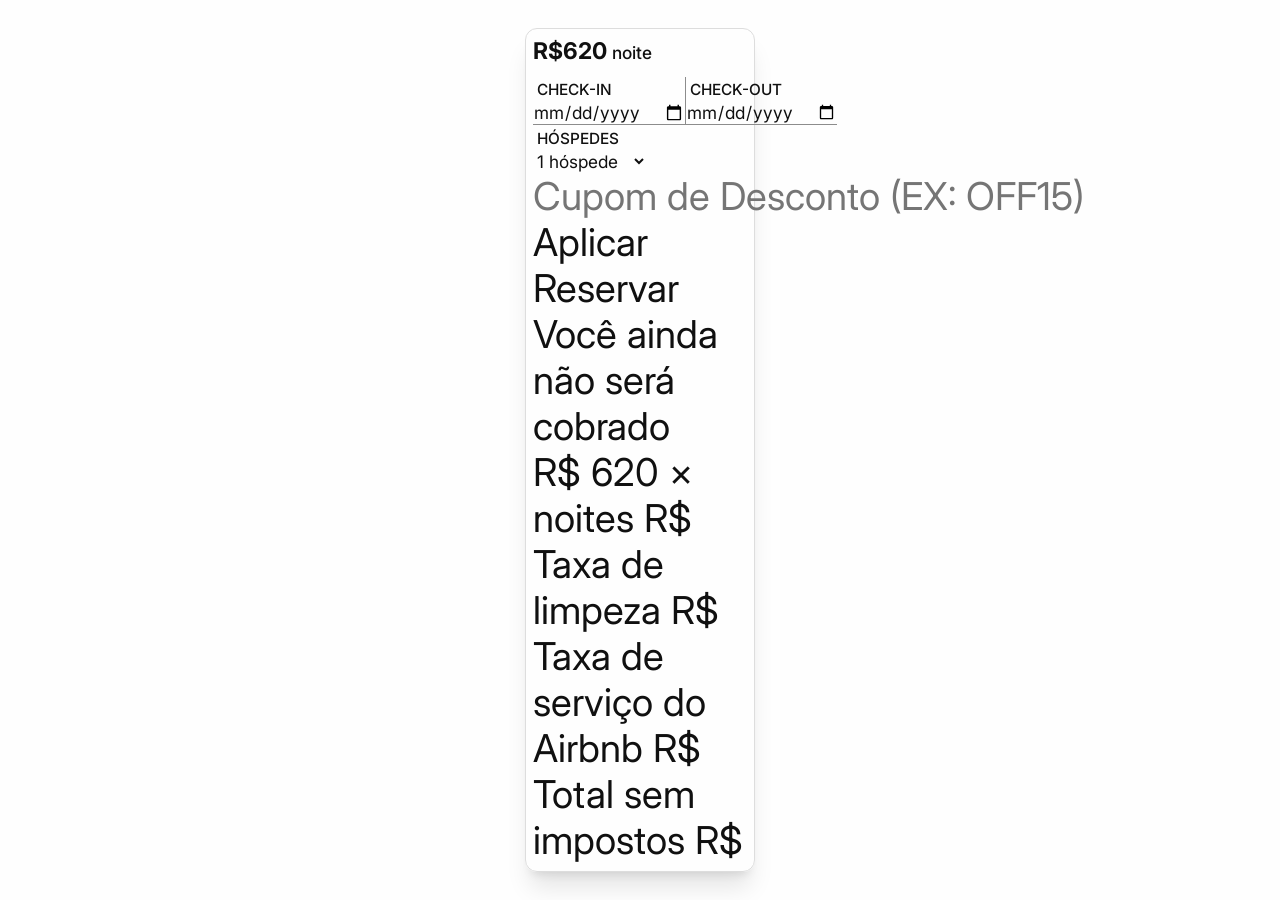
==== Atividades/ATV - Airbnb/index.html @ 524d2254 "Modal - Empréstimo - Combustível - Airbnb" ====
<!DOCTYPE html>
<html lang="pt-br">
<head>
    <meta charset="UTF-8">
    <meta name="viewport" content="width=device-width, initial-scale=1.0">
    <title>Airbnb</title>
    <link rel="preconnect" href="https://fonts.googleapis.com">
    <link rel="preconnect" href="https://fonts.gstatic.com" crossorigin>
    <link href="https://fonts.googleapis.com/css2?family=Inter:ital,opsz,wght@0,14..32,100..900;1,14..32,100..900&display=swap" rel="stylesheet">
    <link rel="stylesheet" href="css/reset.css">
    <link rel="stylesheet" href="css/style.css">
</head>
<body>
    <main>
        <div class="container">
            <h1><span>R$</span><span id="diaria">620</span> noite</h1>
            <form>
                <div class="check-in" id="check-in">
                    <label for="check-in">Check-in</label>
                    <input type="date" name="check-in" id="check-in">
                </div>
                <div id="check-out">
                    <label for="check-out">Check-out</label>
                    <input type="date" name="check-out" id="check-out">
                </div>
                <div class="hospedes" id="hospedes">
                    <label for="hospedes">Hóspedes</label>
                    <select name="hospedes" id="hospedes">
                        <option value="1">1 hóspede</option>
                        <option value="2">2 hóspedes</option>
                        <option value="3">3 hóspedes</option>
                        <option value="4">4 hóspedes</option>
                    </select>
                </div>
            </form>
            <div class="cupons">
                <input type="text" name="cupons" id="cupons" placeholder="Cupom de Desconto (EX: OFF15)">
                <button>Aplicar</button>
            </div>
            <button>Reservar</button>
            <p class="aviso">
                Você ainda não será cobrado
            </p>
            <ul>
                <li>
                    <span>R$ <span id="diaria">620</span> &times; <span id="noites"></span> noites</span>
                    <span>R$<span id="valorDiaria"></span></span>
                </li>
                <li>
                    <span>Taxa de limpeza</span>
                    <span>R$<span id="valorLimpeza"></span></span>
                </li>
                <li>
                    <span>Taxa de serviço do Airbnb</span>
                    <span>R$<span id="valorServico"></span></span>
                </li>
            </ul>
            <p class="total">
                <span>Total sem impostos</span>
                <span>R$<span id="valorTotal"></span></span>
            </p>
        </div>
    </main>
</body>
<script src="js/script.js"></script>
</html>
---- Atividades/ATV - Airbnb/css/style.css ----
/* ==== FORMATAÇÃO GERAL === */
html{
    font-size: clamp(1rem, 2vw + 0.8rem, 3rem);
    font-family: "Inter", sans-serif;
}
body {
    color: #101010;
    background-color: #fefefe;
    height: 100vh;
}

/* === Main === */
main {
    width: 100%;
    height: 100%;
    display: flex;
    justify-content: center;
    align-items: center;
}
main div.container {
    box-shadow: 0 20px 25px -5px #0000001a, 0 8px 10px -6px #0000001a;
    padding: 0.2rem;
    width: 6rem;
    border: 1px #dddddd solid;
    border-radius: 12px;
}
main div.container h1 {
    font-size: 0.45rem;
    font-weight: 500;
    margin-bottom: 0.3rem;
}
main div.container h1 span {
    font-size: 0.6rem;
    font-weight: 700;
}
main div.container form {
    font-size: 0.45rem;
    display: grid;
    grid-template-columns: 1fr 1fr;
}
main div.container form div.check-in {
    border-right: 1px #8c8c8c solid;
}
main div.container form div.hospedes {
    grid-column: 1 / span 2;
    border-top: 1px #8c8c8c solid;
}
main div.container form div label {
    text-transform: uppercase;
    font-size: 0.4rem;
    font-weight: 500;
    display: block;
    padding: 0.1rem 0.1rem 0 0.1rem;
    margin-bottom: 0.05rem;
}
main div.container form div.input-wraper input {
    font-size: 0.37rem;
    font-weight: 500;
    display: block;
    width: 100%;
    padding: 0.3rem;
    outline: none;
    border-radius: 8px;
    transition: 100ms ease-in-out;
}
main div.container form div.input-wraper label {
    color: #676b74;
    font-size: 0.33rem;
    font-weight: 500;
    line-height: 1.37;
    display: block;
    width: 1.1rem;
    height: 100%;
    background-color: #f9f9f9;
    padding: 0.3rem;
    outline: none;
    border-left: 1px #e7e6eb80 solid;
    border-radius: 0 6px 6px 0;
}
main div.container form div.input-wraper label[for="alcool"] {
    background-color: #ecf6f0;
}
main div.container form div.input-wraper label[for="gasolina"] {
    background-color: #fef5e6;
}
main div.container form button {
    color: #fdfdfd;
    font-size: 0.37rem;
    font-weight: 500;
    padding: 0.35rem;
    width: 100%;
    background-color: #0c8e45;
    border-radius: 8px;
    cursor: pointer;
}
main div.container div.resultado {
    text-align: center;
    font-size: 0.3rem;
    padding: 0.35rem 2.2rem;
    background-color: #f7f7f7;
    border-radius: 8px;
    margin-top: 0.3rem;
}
main div.container div.resultado div {
    margin: auto;
    width: 0.8rem;
    height: 0.8rem;
    display: flex;
    align-items: center;
    justify-content: center;
    background-color: #9499a1;
    border-radius: 50%;
    margin-bottom: 0.2rem;
}
main div.container div.resultado div svg {
    display: block;
    fill: #f7f7f7;
    width: 0.4rem;
    height: 0.4rem;
}
main div.container div.resultado h2 {
    font-size: 0.4rem;
    font-weight: 600;
    margin-bottom: 0.1rem;
}
main div.container div.resultado p {
    color: #676b74;
    font-weight: 500;
}
main div.container div.resultado p.razao {
    color: #012502;
    font-weight: 600;
    margin: 0.1rem;
    display: none;
}
main div.container div.resultado.alcool {
    background-color: #ecf6f0;
    border: 1px #0c8e45 solid;
}
main div.container div.resultado.alcool div {
    display: none;
}
main div.container div.resultado.alcool h2 {
    color: #0c8e45;
}
main div.container div.resultado.alcool p.razao {
    display: block;
}
main div.container div.resultado.gasolina {
    background-color: #fef5e6;
    border: 1px #ecab1f solid;
}
main div.container div.resultado.gasolina div {
    display: none;
}
main div.container div.resultado.gasolina h2 {
    color: #ecab1f;
}
main div.container div.resultado.gasolina p.razao {
    display: block;
}
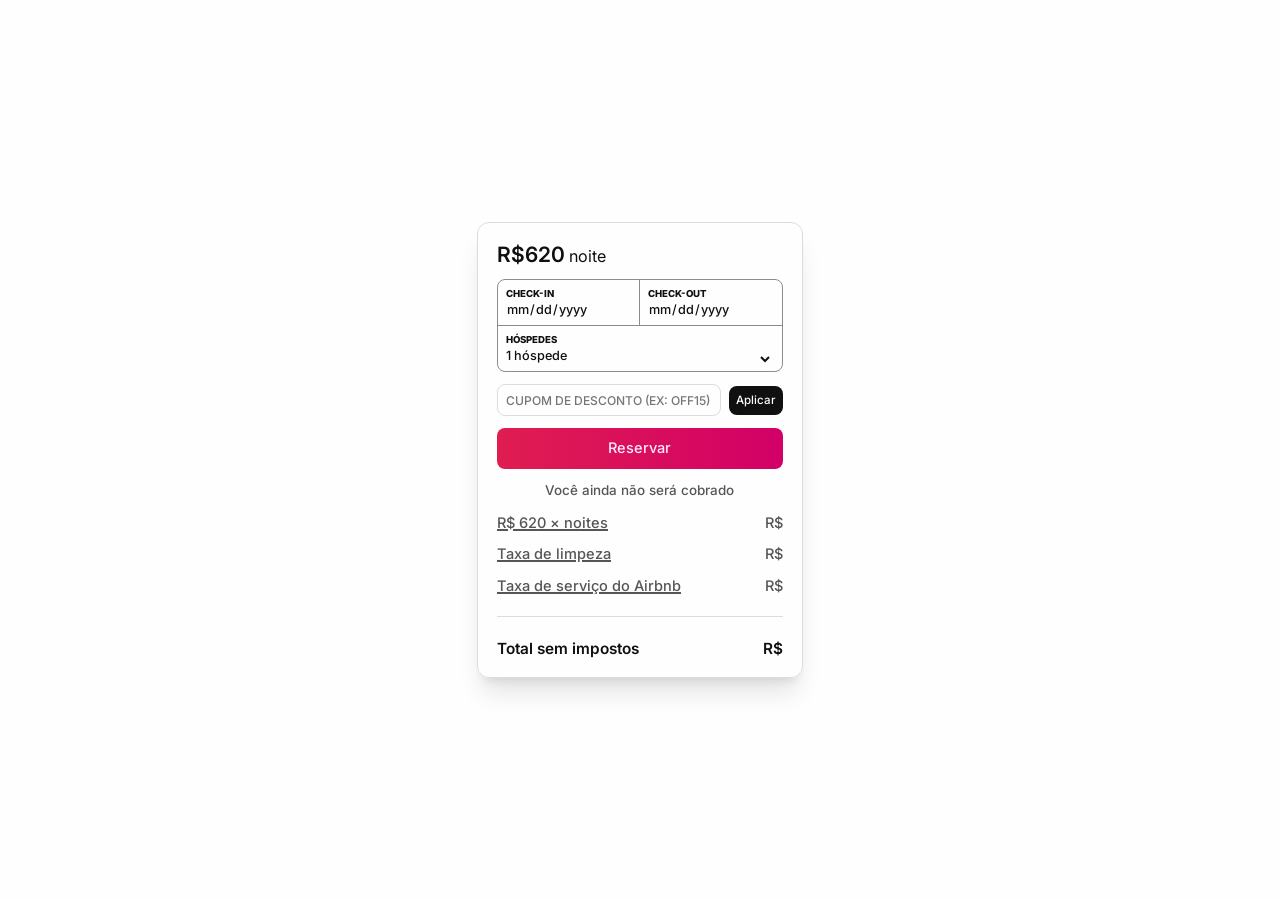
==== commit 3dfd96dd: "Airbnb" ====
--- a/Atividades/ATV - Airbnb/index.html
+++ b/Atividades/ATV - Airbnb/index.html
@@ -17,11 +17,11 @@
             <form>
                 <div class="check-in" id="check-in">
                     <label for="check-in">Check-in</label>
-                    <input type="date" name="check-in" id="check-in">
+                    <input type="date" name="check-in" id="check-in" onclick="this.showPicker()">
                 </div>
-                <div id="check-out">
+                <div class="check-out" id="check-out">
                     <label for="check-out">Check-out</label>
-                    <input type="date" name="check-out" id="check-out">
+                    <input type="date" name="check-out" id="check-out" onclick="this.showPicker()">
                 </div>
                 <div class="hospedes" id="hospedes">
                     <label for="hospedes">Hóspedes</label>
@@ -36,22 +36,22 @@
             <div class="cupons">
                 <input type="text" name="cupons" id="cupons" placeholder="Cupom de Desconto (EX: OFF15)">
                 <button>Aplicar</button>
-            </div>
-            <button>Reservar</button>
+            </div> 
+            <button class="reservar">Reservar</button>
             <p class="aviso">
                 Você ainda não será cobrado
             </p>
             <ul>
                 <li>
-                    <span>R$ <span id="diaria">620</span> &times; <span id="noites"></span> noites</span>
+                    <span class="item">R$ <span id="diaria">620</span> &times; <span id="noites"></span> noites</span>
                     <span>R$<span id="valorDiaria"></span></span>
                 </li>
                 <li>
-                    <span>Taxa de limpeza</span>
+                    <span class="item">Taxa de limpeza</span>
                     <span>R$<span id="valorLimpeza"></span></span>
                 </li>
                 <li>
-                    <span>Taxa de serviço do Airbnb</span>
+                    <span class="item">Taxa de serviço do Airbnb</span>
                     <span>R$<span id="valorServico"></span></span>
                 </li>
             </ul>
--- a/Atividades/ATV - Airbnb/css/style.css
+++ b/Atividades/ATV - Airbnb/css/style.css
@@ -19,143 +19,149 @@
 }
 main div.container {
     box-shadow: 0 20px 25px -5px #0000001a, 0 8px 10px -6px #0000001a;
-    padding: 0.2rem;
-    width: 6rem;
+    padding: 0.5rem;
+    width: 8.5rem;
     border: 1px #dddddd solid;
     border-radius: 12px;
 }
 main div.container h1 {
-    font-size: 0.45rem;
-    font-weight: 500;
+    font-size: 0.42rem;
+    font-weight: 400;
     margin-bottom: 0.3rem;
 }
 main div.container h1 span {
-    font-size: 0.6rem;
-    font-weight: 700;
+    font-size: 0.55rem;
+    font-weight: 600;
 }
 main div.container form {
-    font-size: 0.45rem;
+    font-size: 0.35rem;
     display: grid;
     grid-template-columns: 1fr 1fr;
+    border: 1px #8c8c8c solid;
+    border-radius: 8px;
+    margin-bottom: 0.3rem;
+}
+main div.container form div {
+    transition: 150ms ease-in-out;
+}
+main div.container form div:hover {
+    background-color: #9499a11d;
 }
 main div.container form div.check-in {
     border-right: 1px #8c8c8c solid;
+    border-radius: 8px 0 0 0;
+}
+main div.container form div.check-out {
+    border-radius: 0 8px 0 0;
 }
 main div.container form div.hospedes {
     grid-column: 1 / span 2;
     border-top: 1px #8c8c8c solid;
+    border-radius: 0 0 8px 8px;
 }
 main div.container form div label {
     text-transform: uppercase;
-    font-size: 0.4rem;
-    font-weight: 500;
+    font-size: 0.25rem;
+    font-weight: 800;
     display: block;
-    padding: 0.1rem 0.1rem 0 0.1rem;
+    padding: 0.2rem 0.2rem 0 0.2rem;
     margin-bottom: 0.05rem;
+    cursor: pointer;
 }
-main div.container form div.input-wraper input {
-    font-size: 0.37rem;
+main div.container form div input {
+    font-size: 0.33rem;
     font-weight: 500;
     display: block;
     width: 100%;
-    padding: 0.3rem;
+    padding: 0 0.2rem 0.2rem 0.2rem;
     outline: none;
-    border-radius: 8px;
     transition: 100ms ease-in-out;
+    cursor: pointer;
 }
-main div.container form div.input-wraper label {
-    color: #676b74;
+main div.container form div input::-webkit-calendar-picker-indicator {
+  display: none;
+  -webkit-appearance: none;
+}
+main div.container form div select {
     font-size: 0.33rem;
     font-weight: 500;
-    line-height: 1.37;
     display: block;
-    width: 1.1rem;
-    height: 100%;
-    background-color: #f9f9f9;
-    padding: 0.3rem;
+    width: 97%;
+    padding: 0 0.2rem 0.2rem 0.1rem;
     outline: none;
-    border-left: 1px #e7e6eb80 solid;
-    border-radius: 0 6px 6px 0;
+    transition: 100ms ease-in-out;
+    cursor: pointer;
 }
-main div.container form div.input-wraper label[for="alcool"] {
-    background-color: #ecf6f0;
+main div.container div.cupons {
+    display: flex;
+    align-items: center;
+    gap: 0.2rem;
 }
-main div.container form div.input-wraper label[for="gasolina"] {
-    background-color: #fef5e6;
+main div.container div.cupons input {
+    text-transform: uppercase;
+    color: #dddddd;
+    font-size: 0.315rem;
+    font-weight: 500;
+    display: block;
+    width: 100%;
+    padding: 0.2rem;
+    border: 1px #dddddd solid;
+    border-radius: 8px;
 }
-main div.container form button {
-    color: #fdfdfd;
-    font-size: 0.37rem;
+main div.container div.cupons button {
+    color: #fefefe;
+    font-size: 0.3rem;
     font-weight: 500;
-    padding: 0.35rem;
-    width: 100%;
-    background-color: #0c8e45;
+    width: auto;
+    padding: 0.2rem;
+    background-color: #101010;
     border-radius: 8px;
     cursor: pointer;
 }
-main div.container div.resultado {
+main div.container button.reservar {
+    color: #ffe9ff;
+    font-size: 0.38rem;
+    font-weight: 500;
+    padding: 0.3rem 0;
+    width: 100%;
+    background-image: linear-gradient(to right, #e01d51, #d20067);
+    border-radius: 8px;
+    cursor: pointer;
+    margin-bottom: 0.35rem;
+    transition: 50ms ease-in-out;
+}
+main div.container button.reservar:active {
+    transform: scale(0.98);
+}
+main div.container p.aviso {
     text-align: center;
-    font-size: 0.3rem;
-    padding: 0.35rem 2.2rem;
-    background-color: #f7f7f7;
-    border-radius: 8px;
-    margin-top: 0.3rem;
+    font-size: 0.35rem;
+    font-weight: 500;
+    opacity: 0.7;
+    margin-bottom: 0.4rem;
 }
-main div.container div.resultado div {
-    margin: auto;
-    width: 0.8rem;
-    height: 0.8rem;
+main div.container ul {
+    font-size: 0.38rem;
+    font-weight: 500;
+    padding-bottom: 0.57rem;
+    margin-bottom: 0.55rem;
+    border-bottom: 1px #dddddd solid;
+}
+main div.container ul li {
+    display: flex;
+    justify-content: space-between;
+    opacity: 0.7;
+}
+main div.container ul li:not(:nth-last-of-type(1)) {
+    margin-bottom: 0.35rem;
+}
+main div.container ul li span.item {
+    text-decoration: underline 1.5px;
+}
+main div.container p.total {
     display: flex;
     align-items: center;
-    justify-content: center;
-    background-color: #9499a1;
-    border-radius: 50%;
-    margin-bottom: 0.2rem;
-}
-main div.container div.resultado div svg {
-    display: block;
-    fill: #f7f7f7;
-    width: 0.4rem;
-    height: 0.4rem;
-}
-main div.container div.resultado h2 {
+    justify-content: space-between;
     font-size: 0.4rem;
     font-weight: 600;
-    margin-bottom: 0.1rem;
-}
-main div.container div.resultado p {
-    color: #676b74;
-    font-weight: 500;
-}
-main div.container div.resultado p.razao {
-    color: #012502;
-    font-weight: 600;
-    margin: 0.1rem;
-    display: none;
-}
-main div.container div.resultado.alcool {
-    background-color: #ecf6f0;
-    border: 1px #0c8e45 solid;
-}
-main div.container div.resultado.alcool div {
-    display: none;
-}
-main div.container div.resultado.alcool h2 {
-    color: #0c8e45;
-}
-main div.container div.resultado.alcool p.razao {
-    display: block;
-}
-main div.container div.resultado.gasolina {
-    background-color: #fef5e6;
-    border: 1px #ecab1f solid;
-}
-main div.container div.resultado.gasolina div {
-    display: none;
-}
-main div.container div.resultado.gasolina h2 {
-    color: #ecab1f;
-}
-main div.container div.resultado.gasolina p.razao {
-    display: block;
 }
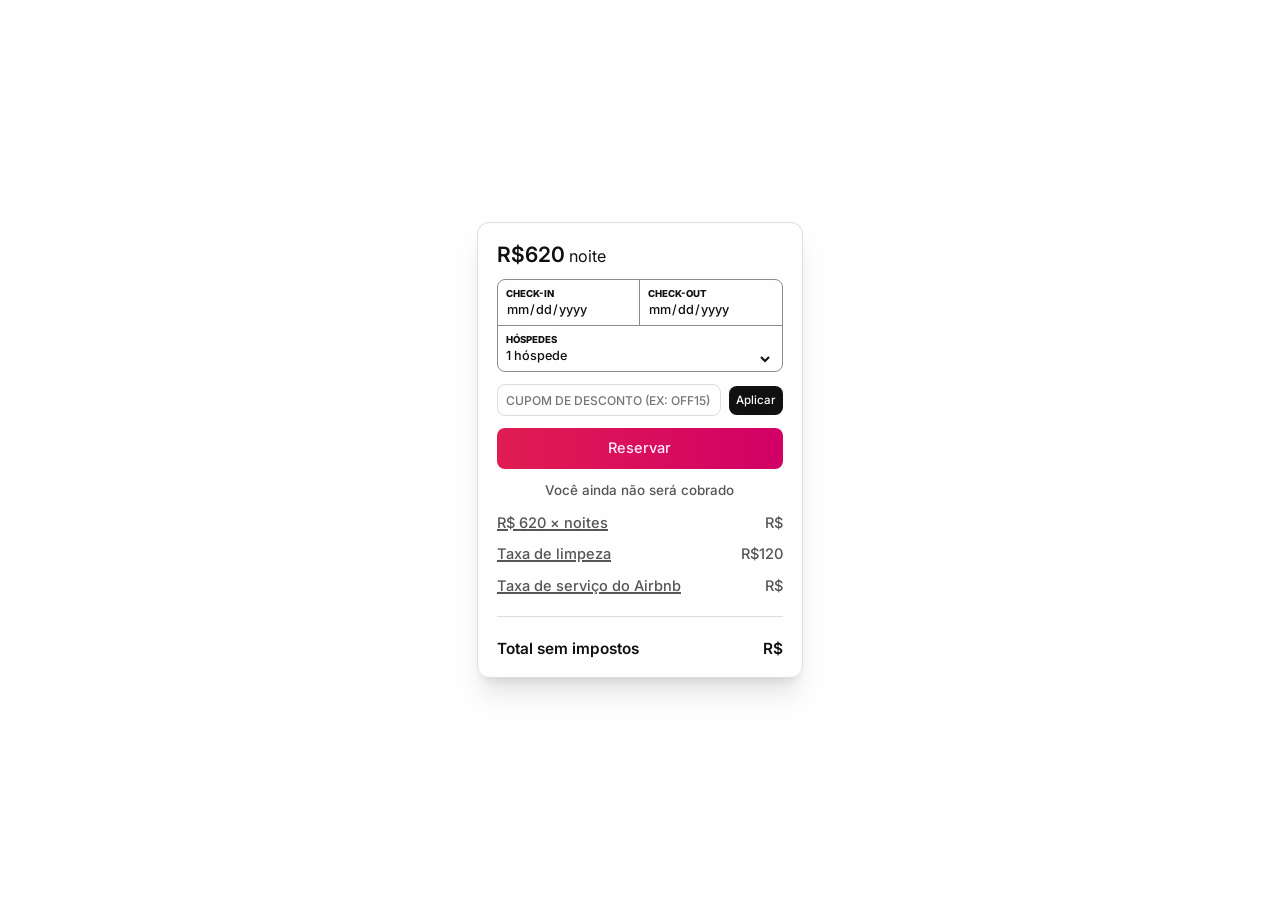
==== commit ccab4a14: "Airbnb" ====
--- a/Atividades/ATV - Airbnb/index.html
+++ b/Atividades/ATV - Airbnb/index.html
@@ -13,23 +13,23 @@
 <body>
     <main>
         <div class="container">
-            <h1><span>R$</span><span id="diaria">620</span> noite</h1>
+            <h1><span>R$</span><span class="diaria"></span> noite</h1>
             <form>
-                <div class="check-in" id="check-in">
+                <div class="check-in">
                     <label for="check-in">Check-in</label>
                     <input type="date" name="check-in" id="check-in" onclick="this.showPicker()">
                 </div>
-                <div class="check-out" id="check-out">
+                <div class="check-out">
                     <label for="check-out">Check-out</label>
                     <input type="date" name="check-out" id="check-out" onclick="this.showPicker()">
                 </div>
                 <div class="hospedes" id="hospedes">
                     <label for="hospedes">Hóspedes</label>
                     <select name="hospedes" id="hospedes">
-                        <option value="1">1 hóspede</option>
-                        <option value="2">2 hóspedes</option>
-                        <option value="3">3 hóspedes</option>
-                        <option value="4">4 hóspedes</option>
+                        <option value="0">1 hóspede</option>
+                        <option value="20">2 hóspedes</option>
+                        <option value="40">3 hóspedes</option>
+                        <option value="60">4 hóspedes</option>
                     </select>
                 </div>
             </form>
@@ -43,12 +43,12 @@
             </p>
             <ul>
                 <li>
-                    <span class="item">R$ <span id="diaria">620</span> &times; <span id="noites"></span> noites</span>
+                    <span class="item">R$ <span class="diaria">620</span> &times; <span id="noites"></span> noites</span>
                     <span>R$<span id="valorDiaria"></span></span>
                 </li>
                 <li>
                     <span class="item">Taxa de limpeza</span>
-                    <span>R$<span id="valorLimpeza"></span></span>
+                    <span>R$120</span>
                 </li>
                 <li>
                     <span class="item">Taxa de serviço do Airbnb</span>
--- a/Atividades/ATV - Airbnb/css/style.css
+++ b/Atividades/ATV - Airbnb/css/style.css
@@ -99,14 +99,17 @@
 }
 main div.container div.cupons input {
     text-transform: uppercase;
-    color: #dddddd;
     font-size: 0.315rem;
     font-weight: 500;
     display: block;
     width: 100%;
     padding: 0.2rem;
+    outline: none;
     border: 1px #dddddd solid;
     border-radius: 8px;
+}
+main div.container div.cupons input:hover {
+    border: 1px #8c8c8c solid;
 }
 main div.container div.cupons button {
     color: #fefefe;
